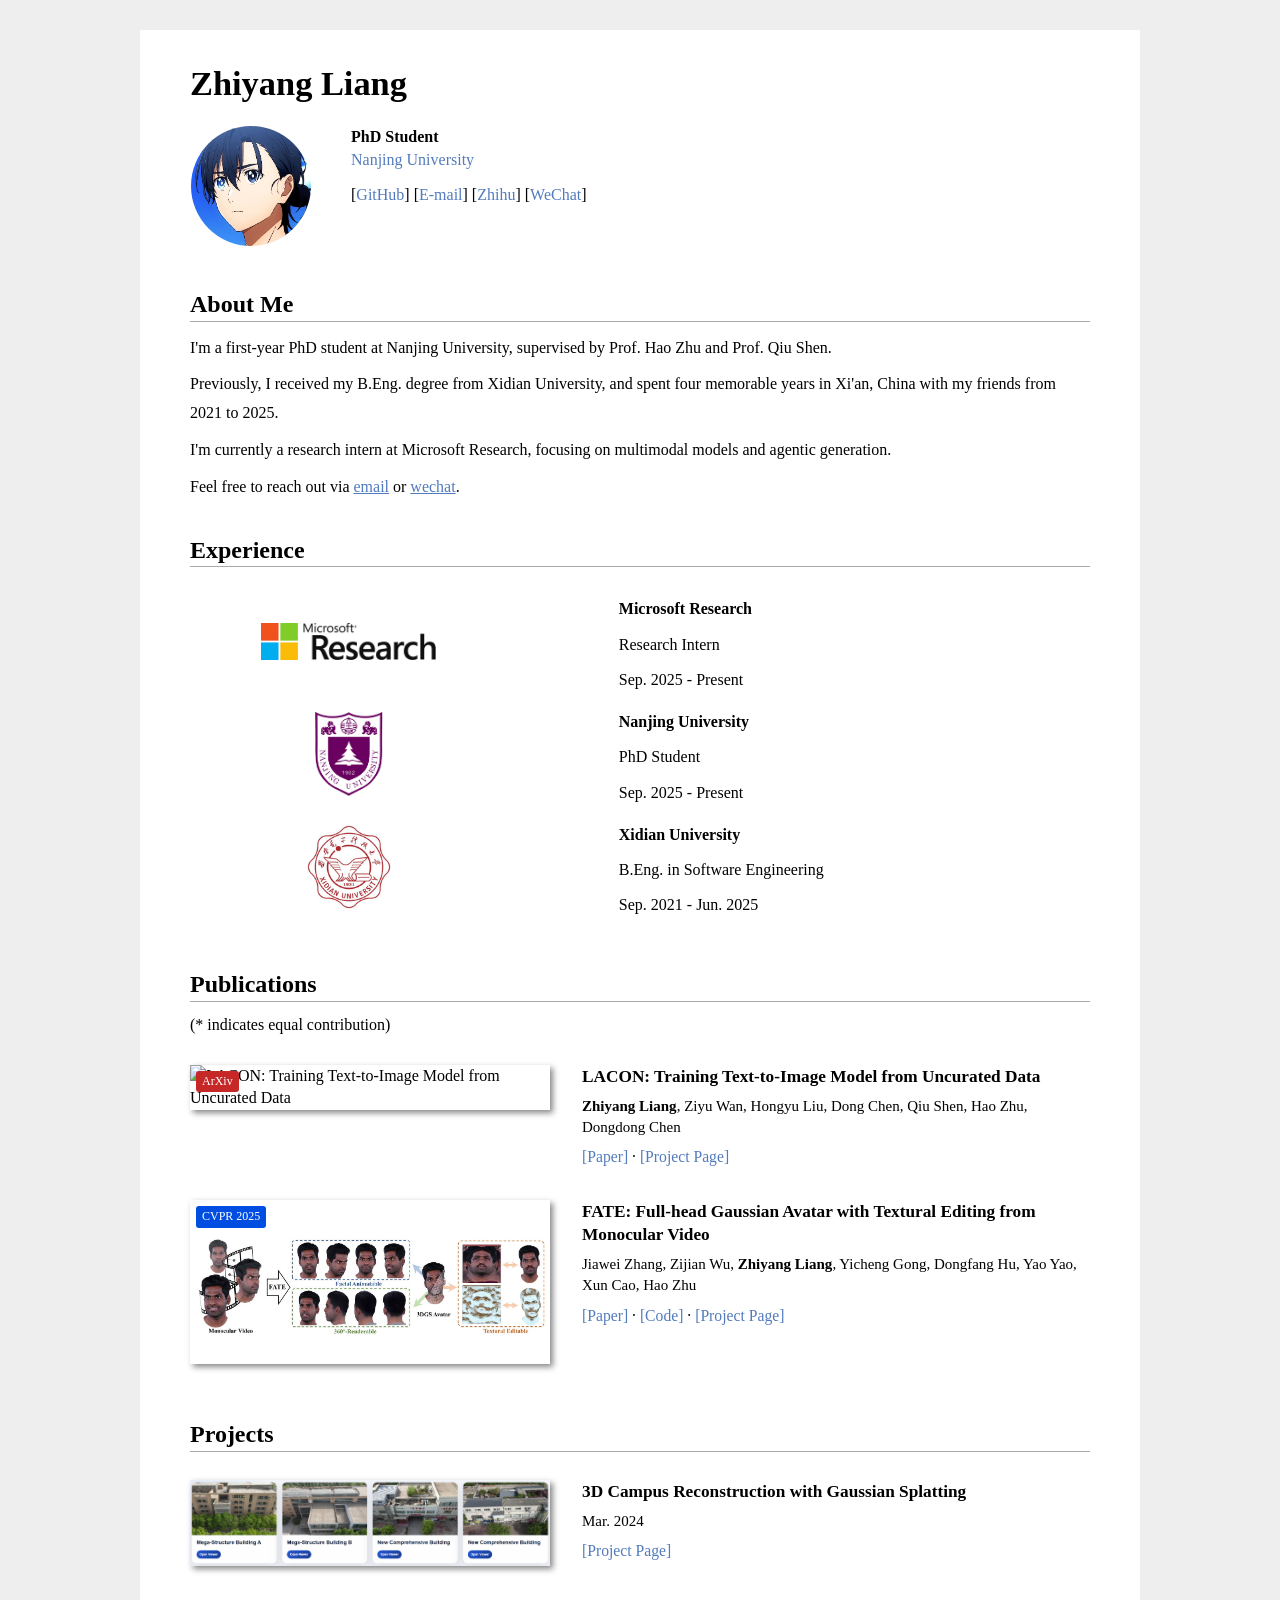
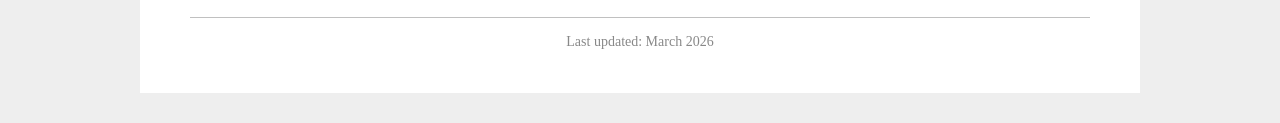
==== index.html @ a843770d "Deploy new HomePage" ====
<!DOCTYPE html>
<html lang="en">
<head>
  <meta charset="UTF-8">
  <meta name="viewport" content="width=device-width, initial-scale=1.0">
  <meta name="description" content="Zhiyang Liang personal homepage draft.">
  <meta name="author" content="Zhiyang Liang">
  <meta property="og:title" content="Zhiyang Liang">
  <meta property="og:description" content="Single-page academic homepage draft for Zhiyang Liang.">
  <meta property="og:type" content="website">
  <meta property="og:url" content="https://zhiyangliang.github.io/">
  <title>Zhiyang Liang</title>
  <link rel="icon" href="img/zyliang_icon.png">
  <link rel="stylesheet" href="files/site.css?v=20260318-8">
</head>
<body>
  <div id="layout-content">
    <div id="toptitle">
      <h1><b>Zhiyang Liang</b><span class="name-subtitle"></span></h1>
    </div>

    <table class="intro-table">
      <tbody>
        <tr>
          <td class="photo-col">
            <img src="img/avatar_new.png" alt="Zhiyang Liang" class="profile-photo">
          </td>
          <td class="gap-col"></td>
          <td class="info-col">
            <p>
              <b>PhD Student</b><br>
              <a>Nanjing University</a><br>
            </p>
            <p>
              [<a href="https://github.com/ZhiyangLiang" target="_blank" rel="noopener">GitHub</a>]
              [<a href="mailto:xduzyliang@gmail.com">E-mail</a>]
              [<a href="https://www.zhihu.com/people/ben-ben-luo-58" target="_blank" rel="noopener">Zhihu</a>]
              [<a href="files/wechat.png" target="_blank" rel="noopener">WeChat</a>]
            </p>
          </td>
        </tr>
      </tbody>
    </table>

    <h2>About Me</h2>
    <p class="about-text">
      I'm a first-year PhD student at Nanjing University, supervised by Prof. Hao Zhu and Prof. Qiu Shen.
    </p>
    <p class="about-text">
      Previously, I received my B.Eng. degree from Xidian University, and spent four memorable years in Xi'an, China with my friends from 2021 to 2025.
    </p>
    <p class="about-text">
      I'm currently a research intern at Microsoft Research, focusing on multimodal models and agentic generation.
    </p>
    <!-- <p class="about-text">
      My research interests lie in multimodal models and agentic generation.
    </p> -->
    <p class="about-text">
      Feel free to reach out via
      <a href="mailto:xduzyliang@gmail.com" class="inline-link">email</a> or
      <a href="files/wechat.png" class="inline-link">wechat</a>.
    </p>

    <h2>Experience</h2>
    <table id="exp" class="experience-table">
      <tbody>
        <tr>
          <td class="experience-logo-cell">
            <div class="experience-logo-wrap">
              <img src="affiliation/msr.jpg" alt="Microsoft Research" class="experience-logo experience-logo-msr">
            </div>
          </td>
          <td class="experience-text-cell">
            <p><b>Microsoft Research</b></p>
            <p>Research Intern</p>
            <p>Sep. 2025 - Present</p>
          </td>
        </tr>
      </tbody>
      <tbody>
        <tr>
          <td class="experience-logo-cell">
            <div class="experience-logo-wrap">
              <img src="affiliation/nju.jpeg" alt="Nanjing University" class="experience-logo experience-logo-nju">
            </div>
          </td>
          <td class="experience-text-cell">
            <p><b>Nanjing University</b></p>
            <p>PhD Student</p>
            <p>Sep. 2025 - Present</p>
          </td>
        </tr>
      </tbody>
      <tbody>
        <tr>
          <td class="experience-logo-cell">
            <div class="experience-logo-wrap">
              <img src="affiliation/xdu.jpeg" alt="Xidian University" class="experience-logo experience-logo-xdu">
            </div>
          </td>
          <td class="experience-text-cell">
            <p><b>Xidian University</b></p>
            <p>B.Eng. in Software Engineering</p>
            <p>Sep. 2021 - Jun. 2025</p>
          </td>
        </tr>
      </tbody>
    </table>

    <h2>Publications</h2>
    <p>(* indicates equal contribution)</p>

    <div class="paper-box">
      <div class="paper-box-image">
        <div class="paper-image-wrapper">
          <span class="badge badge-arxiv">ArXiv</span>
          <img src="papers/lacon.png" alt="LACON: Training Text-to-Image Model from Uncurated Data">
        </div>
      </div>
      <div class="paper-box-text">
        <div class="paper-title">LACON: Training Text-to-Image Model from Uncurated Data</div>
        <div class="paper-authors"><strong>Zhiyang Liang</strong>, Ziyu Wan, Hongyu Liu, Dong Chen, Qiu Shen, Hao Zhu, Dongdong Chen</div>
        <div class="paper-links">
          <a href="index.html">[Paper]</a>
          · <a href="LACON/">[Project Page]</a>
        </div>
      </div>
    </div>

    <div class="paper-box">
      <div class="paper-box-image">
        <div class="paper-image-wrapper">
          <span class="badge">CVPR 2025</span>
          <img src="papers/fate.jpg" alt="FATE: Full-head Gaussian Avatar with Textural Editing from Monocular Video">
        </div>
      </div>
      <div class="paper-box-text">
        <div class="paper-title">FATE: Full-head Gaussian Avatar with Textural Editing from Monocular Video</div>
        <div class="paper-authors">Jiawei Zhang, Zijian Wu, <strong>Zhiyang Liang</strong>, Yicheng Gong, Dongfang Hu, Yao Yao, Xun Cao, Hao Zhu</div>
        <div class="paper-links">
          <a href="https://arxiv.org/abs/2411.15604" target="_blank" rel="noopener">[Paper]</a>
          · <a href="https://github.com/zjwfufu/FateAvatar" target="_blank" rel="noopener">[Code]</a>
          · <a href="https://zjwfufu.github.io/FATE-page/" target="_blank" rel="noopener">[Project Page]</a>
        </div>
      </div>
    </div>

    <h2>Projects</h2>

    <div class="paper-box">
      <div class="paper-box-image">
        <div class="paper-image-wrapper">
          <img src="projects/3dgs.png" alt="3D Campus Reconstruction with Gaussian Splatting">
        </div>
      </div>
      <div class="paper-box-text">
        <div class="paper-title">3D Campus Reconstruction with Gaussian Splatting</div>
        <div class="paper-authors">Mar. 2024</div>
        <div class="paper-links">
          <a href="3dgs/">[Project Page]</a>
        </div>
      </div>
    </div>

    <hr>
    <p class="footer-note">Last updated: March 2026</p>
  </div>
</body>
</html>
---- files/site.css ----
html {
  background-color: #eeeeee;
}

body {
  margin: 30px auto;
  padding: 10px 50px 30px;
  max-width: 900px;
  color: #000000;
  background: #ffffff;
  font-family: Georgia, serif;
  line-height: 1.4;
}

a {
  color: #527bbd;
  text-decoration: none;
}

a:hover {
  border-bottom: 1px dotted gray;
}

img {
  border: none;
}

#layout-content {
  margin-top: 25px;
}

#toptitle {
  margin-bottom: 1.5em;
}

#toptitle h1 {
  margin: 0;
  padding: 0;
  border-bottom: none;
  font-size: 2.15rem;
  line-height: 1.05;
}

.name-subtitle {
  margin-left: 8px;
  color: #444444;
  font-size: 1.1rem;
  font-weight: 400;
}

h2,
h3 {
  color: #000000;
  margin-top: 0.7em;
  margin-bottom: 0.5em;
  padding-bottom: 0.2em;
  line-height: 1.0;
}

h2 {
  padding-top: 0.8em;
  border-bottom: 1px solid #aaaaaa;
  font-size: 1.5rem;
}

h3 {
  padding-top: 0.5em;
  border-bottom: none;
  font-size: 1.12rem;
}

p {
  margin-top: 0;
  margin-bottom: 0.8em;
}

ul {
  margin-top: 0.2em;
  margin-bottom: 0.8em;
  padding-top: 0;
  list-style-position: outside;
  list-style-type: square;
}

li {
  margin-top: 0.9em;
}

li p {
  margin-bottom: 0.3em;
}

.intro-table {
  width: 100%;
  border-collapse: separate;
  border-spacing: 0;
  margin-bottom: 1.2em;
}

.intro-table td {
  vertical-align: top;
}

.photo-col {
  width: 136px;
}

.gap-col {
  width: 20px;
}

.profile-photo {
  width: 120px;
  height: 120px;
  border-radius: 50%;
  object-fit: cover;
}

.info-col {
  width: auto;
}

.about-text {
  line-height: 1.8;
  margin-bottom: 0.5em;
}

.inline-link {
  text-decoration: underline;
}

.experience-table {
  width: 100%;
  table-layout: fixed;
  border-collapse: separate;
  border-spacing: 0 18px;
}

.experience-table td {
  vertical-align: top;
}

.experience-logo-cell {
  width: 40%;
  padding-right: 2em;
}

.experience-logo-wrap {
  display: flex;
  align-items: center;
  justify-content: center;
  width: 100%;
  min-height: 86px;
}

.experience-logo {
  display: block;
  max-width: 190px;
  max-height: 84px;
  width: 100%;
  height: auto;
  object-fit: contain;
}

.experience-logo-msr {
  max-width: 175px;
  max-height: 62px;
}

.experience-logo-nju,
.experience-logo-xdu {
  max-width: 150px;
  max-height: 84px;
}

.experience-text-cell {
  width: 60%;
  padding-left: 80px;
}

.experience-text-cell p:last-child {
  margin-bottom: 0;
}

.paper-box {
  display: flex;
  flex-direction: row;
  align-items: flex-start;
  gap: 2em;
  padding: 1em 0;
}

.paper-box-image {
  flex: 0 0 40%;
  max-width: 40%;
}

.paper-box-text {
  flex: 1;
  max-width: 60%;
  font-size: 15px;
}

.paper-title {
  margin-bottom: 0.45em;
  font-size: 1.08rem;
  font-weight: 700;
  line-height: 1.35;
}

.paper-authors {
  margin-bottom: 0.55em;
}

.paper-links {
  font-size: 0.98rem;
}

.paper-image-wrapper {
  position: relative;
  width: 100%;
}

.paper-box-image img {
  width: 100%;
  height: auto;
  box-shadow: 3px 3px 6px #888888;
  object-fit: cover;
}

.paper-visual {
  display: flex;
  align-items: center;
  justify-content: center;
  min-height: 220px;
  width: 100%;
  color: #ffffff;
  border-radius: 4px;
  box-shadow: 3px 3px 6px #888888;
  font-size: 1.05rem;
  letter-spacing: 0.04em;
}

.theme-blue {
  background: linear-gradient(135deg, #0c3d91 0%, #5a9ef3 100%);
}

.theme-gold {
  background: linear-gradient(135deg, #795300 0%, #d3a93d 100%);
}

.theme-green {
  background: linear-gradient(135deg, #175d46 0%, #58ad8b 100%);
}

.theme-red {
  background: linear-gradient(135deg, #7f2431 0%, #e07b8d 100%);
}

.theme-slate {
  background: linear-gradient(135deg, #2c3e50 0%, #7d90a7 100%);
}

.theme-purple {
  background: linear-gradient(135deg, #4b2c6f 0%, #9074c3 100%);
}

.theme-orange {
  background: linear-gradient(135deg, #934212 0%, #ee9f61 100%);
}

.badge {
  position: absolute;
  top: 0.5em;
  left: 0.5em;
  padding: 0.2em 0.5em;
  border-radius: 3px;
  background: #004de2;
  color: #ffffff;
  font-size: 0.75em;
}

.badge.badge-arxiv {
  background: #c62828 !important;
}

details {
  margin-top: 0.4em;
}

@media (max-width: 768px) {
  body {
    padding: 10px 22px 24px;
  }

  .paper-box {
    flex-direction: column;
    gap: 1em;
  }

  .paper-box-image,
  .paper-box-text {
    max-width: 100%;
    flex-basis: auto;
  }

  .experience-table,
  .experience-table tbody,
  .experience-table tr,
  .experience-table td {
    display: block;
    width: 100%;
  }

  .experience-logo-cell {
    width: 100%;
    padding-right: 0;
    padding-bottom: 10px;
  }

  .experience-text-cell {
    padding-left: 0;
  }

  .experience-logo-wrap {
    justify-content: flex-start;
    min-height: 0;
  }
}

summary {
  cursor: pointer;
  color: #527bbd;
}

.undergrad-row {
  display: flex;
  gap: 18px;
  align-items: center;
  margin-top: 1.1em;
}

.undergrad-copy {
  flex: 1;
}

.undergrad-logo {
  width: 120px;
  display: flex;
  justify-content: center;
}

.mini-logo {
  width: 86px;
  height: 86px;
  border-radius: 18px;
  background: linear-gradient(135deg, #f1f1f1 0%, #e0e0e0 100%);
  color: #4b4b4b;
  display: flex;
  align-items: center;
  justify-content: center;
  font-weight: 700;
  letter-spacing: 0.08em;
}

hr {
  margin-top: 1.8em;
  border: none;
  border-top: 1px solid #c0c0c0;
}

.footer-note {
  margin-top: 1em;
  color: #888888;
  text-align: center;
  font-size: 14px;
}

@media (max-width: 768px) {
  body {
    margin: 12px auto;
    padding: 12px 18px 24px;
  }

  .intro-table,
  .intro-table tbody,
  .intro-table tr,
  .intro-table td {
    display: block;
    width: 100%;
  }

  .photo-col,
  .gap-col,
  .info-col {
    width: 100%;
  }

  .gap-col {
    height: 12px;
  }

  .paper-box {
    flex-direction: column;
    gap: 1em;
  }

  .paper-box-image,
  .paper-box-text {
    max-width: 100%;
  }

  .undergrad-row {
    flex-direction: column;
    align-items: flex-start;
  }

  .paper-visual {
    min-height: 180px;
  }
}
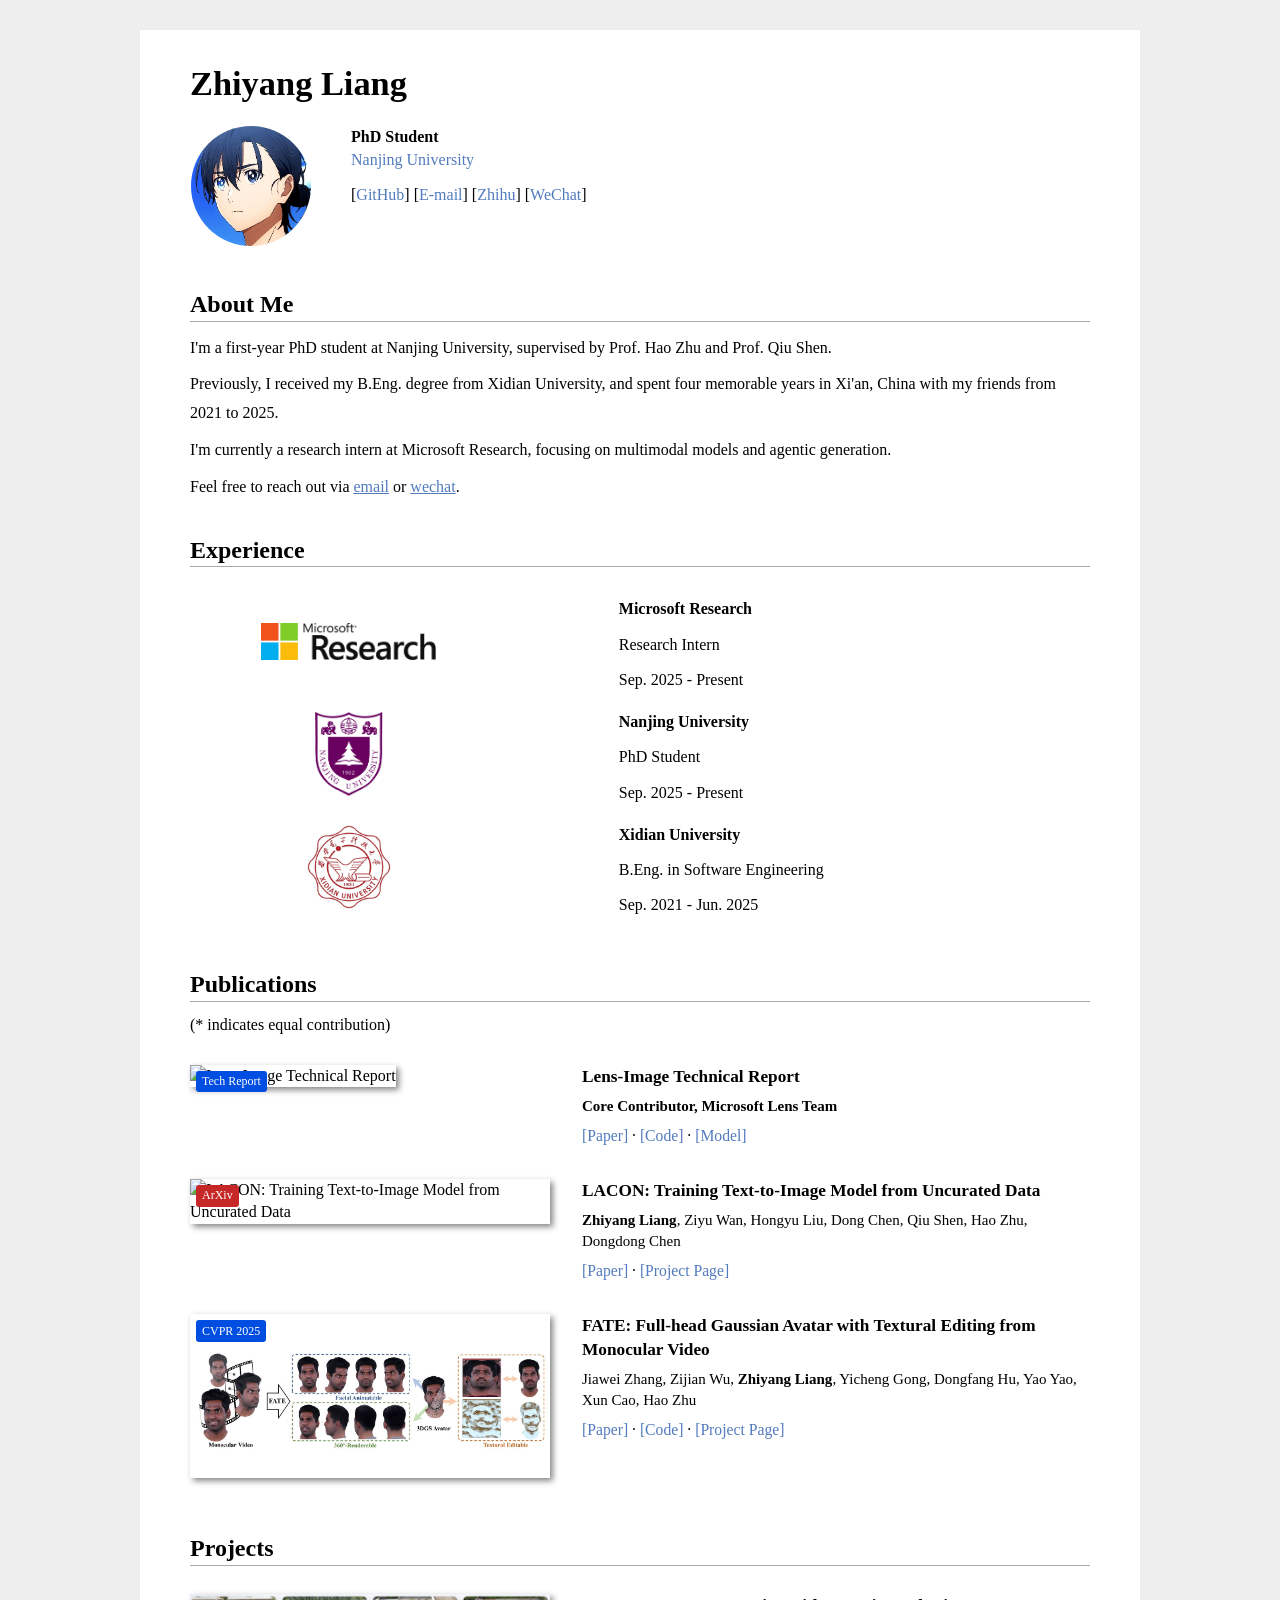
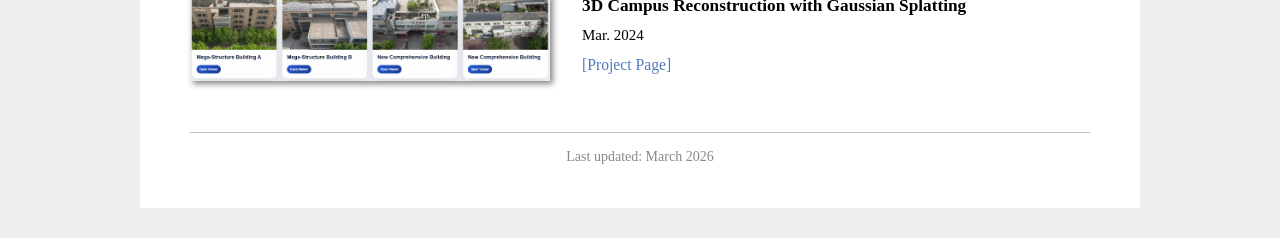
==== commit 3a1311c1: "Lens Tech Report" ====
--- a/index.html
+++ b/index.html
@@ -113,6 +113,24 @@
     <div class="paper-box">
       <div class="paper-box-image">
         <div class="paper-image-wrapper">
+          <span class="badge">Tech Report</span>
+          <img src="projects/len.png" alt="Lens-Image Technical Report">
+        </div>
+      </div>
+      <div class="paper-box-text">
+        <div class="paper-title">Lens-Image Technical Report</div>
+        <div class="paper-authors"><strong>Core Contributor, Microsoft Lens Team</strong></div>
+        <div class="paper-links">
+          <a href="https://arxiv.org/abs/2605.21573" target="_blank" rel="noopener">[Paper]</a>
+          · <a href="https://github.com/microsoft/Lens" target="_blank" rel="noopener">[Code]</a>
+          · <a href="https://huggingface.co/microsoft/Lens" target="_blank" rel="noopener">[Model]</a>
+        </div>
+      </div>
+    </div>
+
+    <div class="paper-box">
+      <div class="paper-box-image">
+        <div class="paper-image-wrapper">
           <span class="badge badge-arxiv">ArXiv</span>
           <img src="papers/lacon.png" alt="LACON: Training Text-to-Image Model from Uncurated Data">
         </div>
@@ -121,8 +139,8 @@
         <div class="paper-title">LACON: Training Text-to-Image Model from Uncurated Data</div>
         <div class="paper-authors"><strong>Zhiyang Liang</strong>, Ziyu Wan, Hongyu Liu, Dong Chen, Qiu Shen, Hao Zhu, Dongdong Chen</div>
         <div class="paper-links">
-          <a href="index.html">[Paper]</a>
-          · <a href="LACON/">[Project Page]</a>
+          <a href="https://arxiv.org/abs/2603.26866" target="_blank" rel="noopener">[Paper]</a>
+          · <a href="LACON/" target="_blank" rel="noopener">[Project Page]</a>
         </div>
       </div>
     </div>
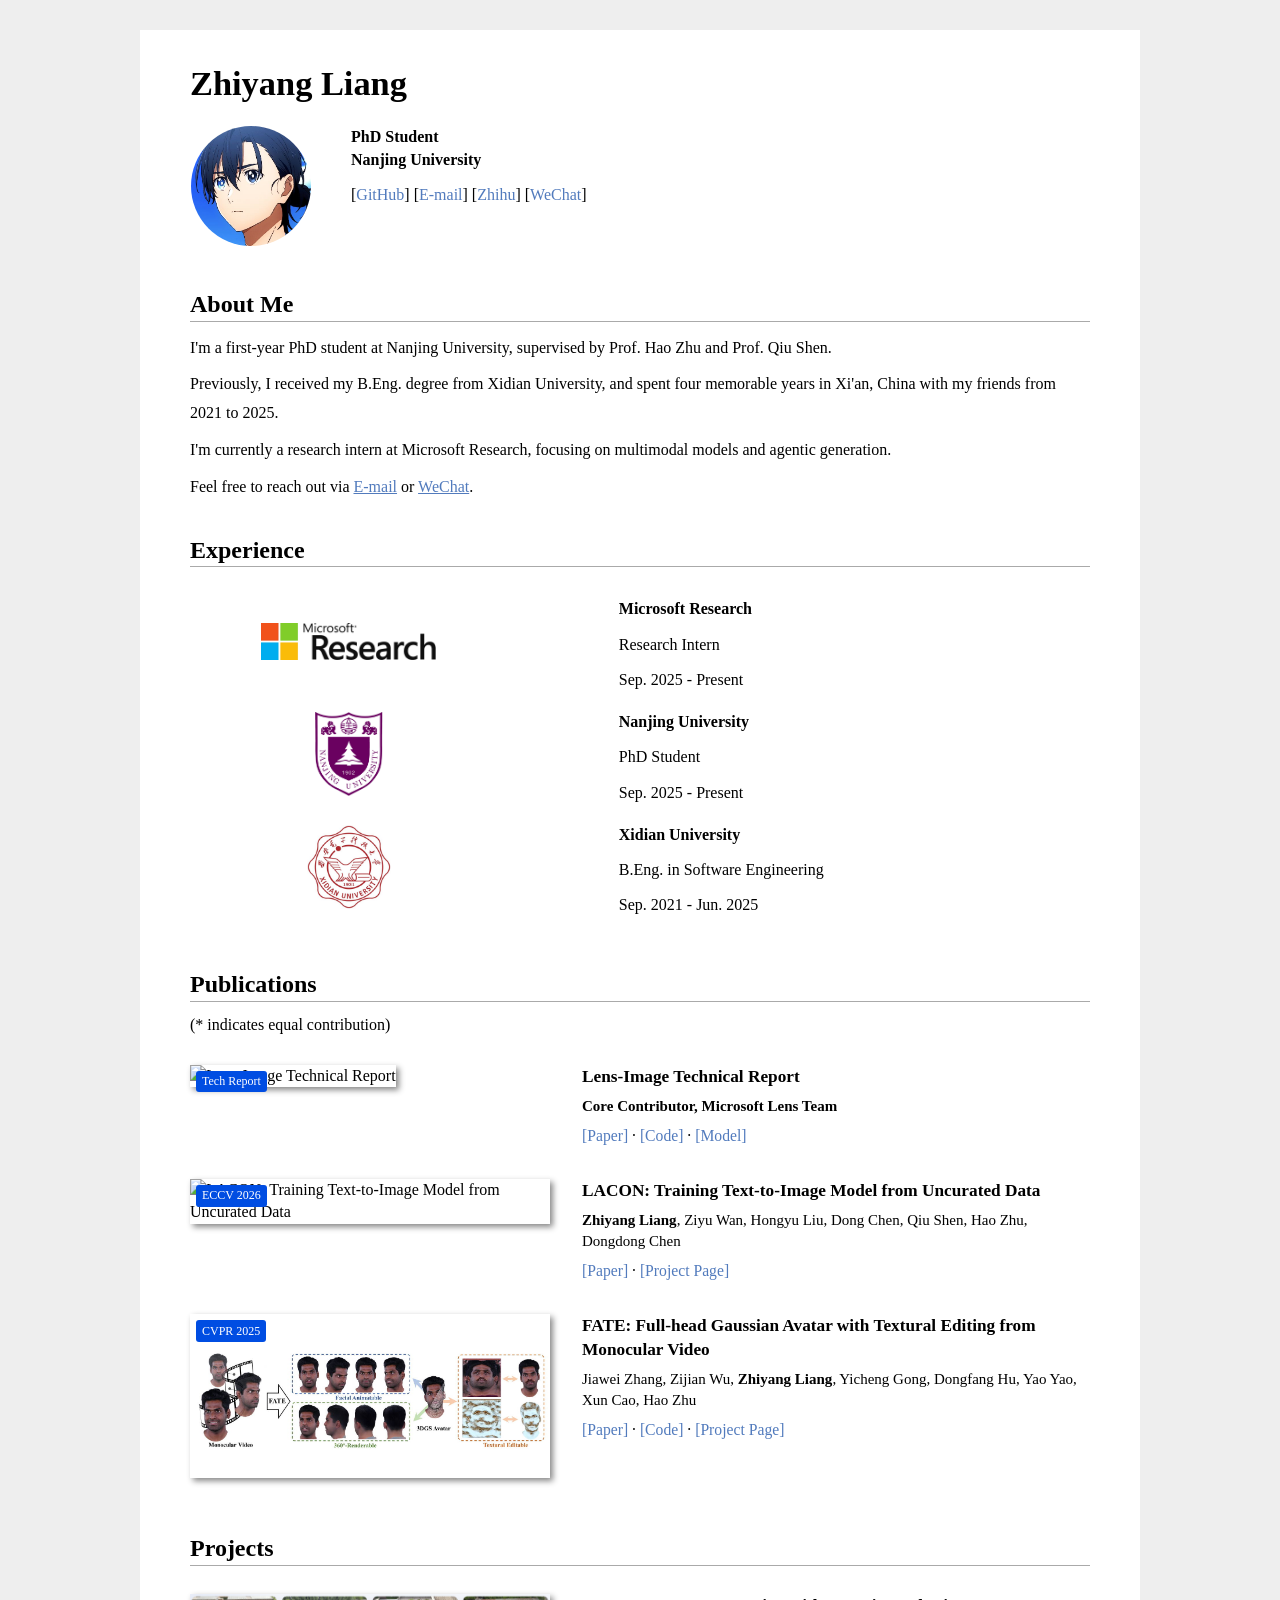
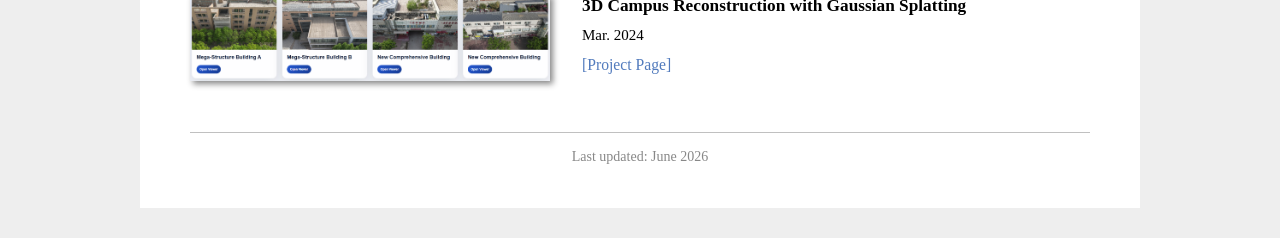
==== commit 277312a3: "Update ECCV 2026" ====
--- a/index.html
+++ b/index.html
@@ -29,7 +29,7 @@
           <td class="info-col">
             <p>
               <b>PhD Student</b><br>
-              <a>Nanjing University</a><br>
+              <b>Nanjing University</b><br>
             </p>
             <p>
               [<a href="https://github.com/ZhiyangLiang" target="_blank" rel="noopener">GitHub</a>]
@@ -57,8 +57,8 @@
     </p> -->
     <p class="about-text">
       Feel free to reach out via
-      <a href="mailto:xduzyliang@gmail.com" class="inline-link">email</a> or
-      <a href="files/wechat.png" class="inline-link">wechat</a>.
+      <a href="mailto:xduzyliang@gmail.com" class="inline-link">E-mail</a> or
+      <a href="files/wechat.png" class="inline-link">WeChat</a>.
     </p>
 
     <h2>Experience</h2>
@@ -131,7 +131,7 @@
     <div class="paper-box">
       <div class="paper-box-image">
         <div class="paper-image-wrapper">
-          <span class="badge badge-arxiv">ArXiv</span>
+          <span class="badge">ECCV 2026</span>
           <img src="papers/lacon.png" alt="LACON: Training Text-to-Image Model from Uncurated Data">
         </div>
       </div>
@@ -181,7 +181,7 @@
     </div>
 
     <hr>
-    <p class="footer-note">Last updated: March 2026</p>
+    <p class="footer-note">Last updated: June 2026</p>
   </div>
 </body>
 </html>
